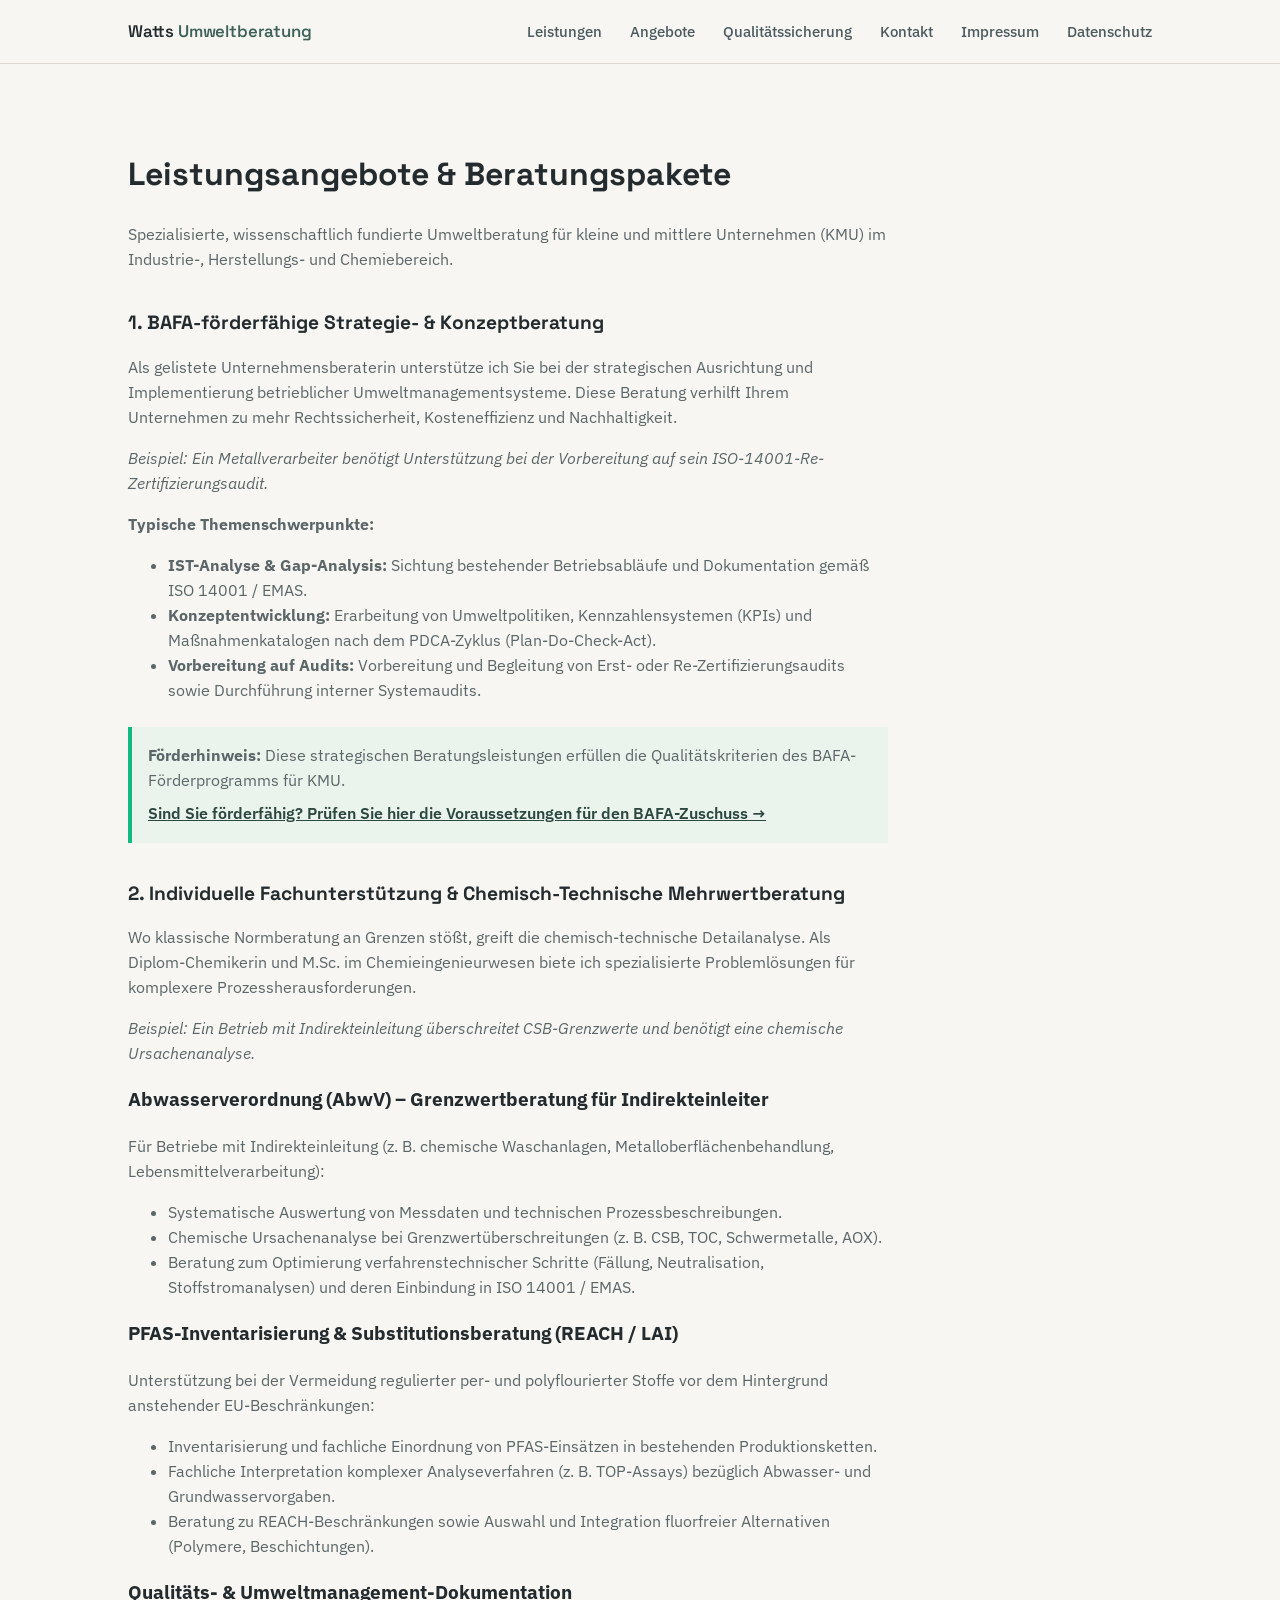
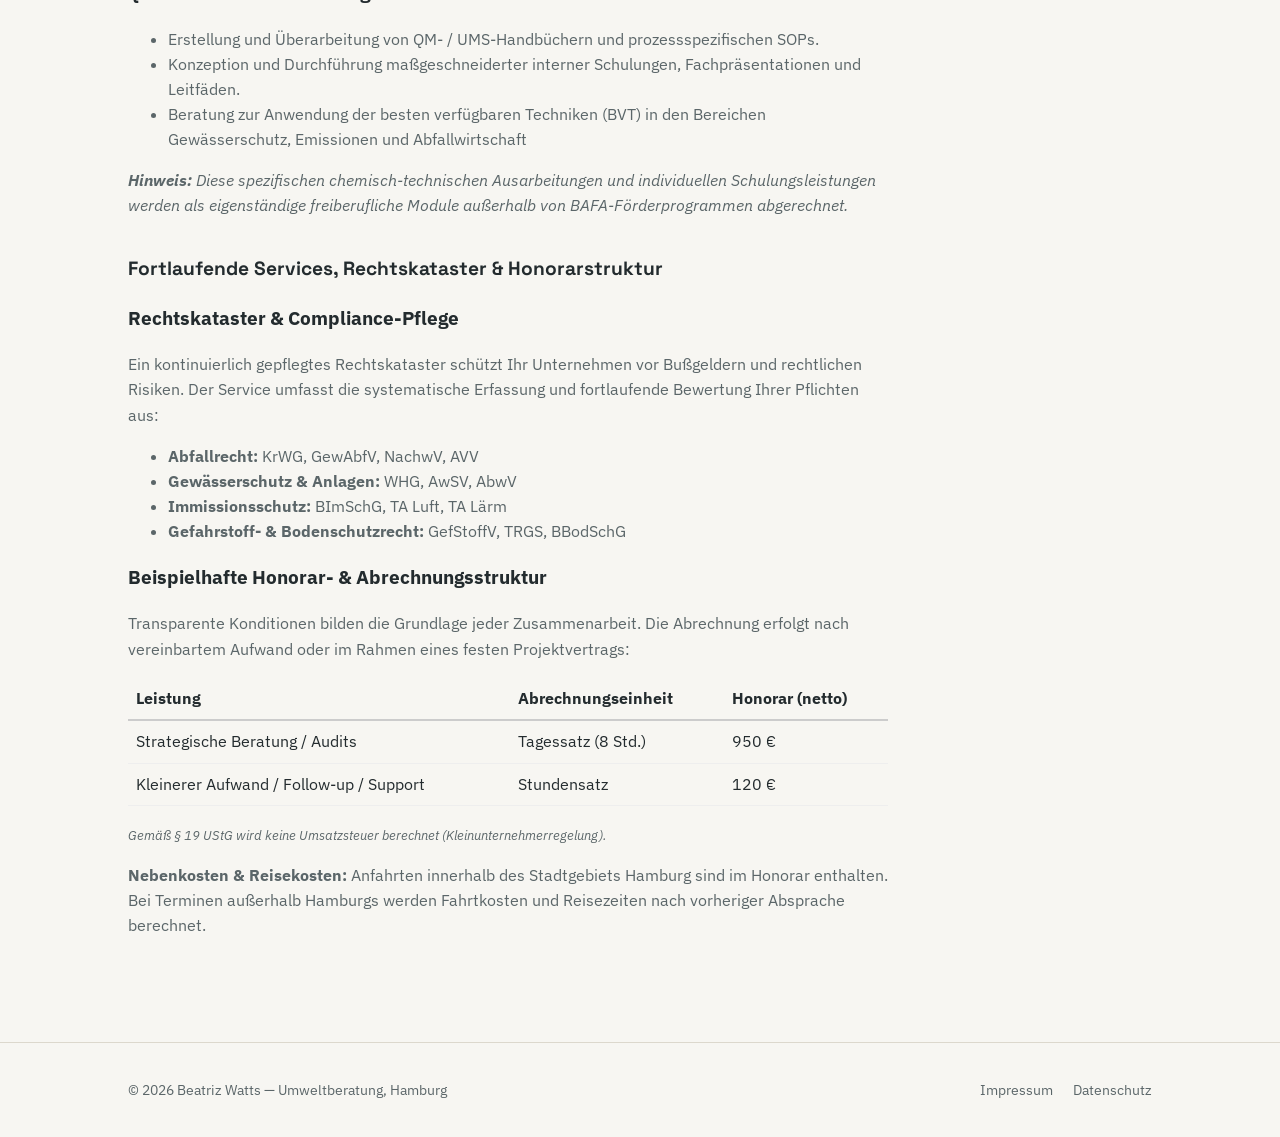
==== Angeboten.html @ de41b58b "Add initial Angebote.html file with content" ====
<!DOCTYPE html>
<html lang="de">
<head>
  <meta charset="UTF-8">
  <meta name="viewport" content="width=device-width, initial-scale=1.0">
  <title>Angebote & Leistungen – Watts Umweltberatung</title>
  <link href="https://fonts.googleapis.com/css2?family=Space+Grotesk:wght@500;600;700&family=IBM+Plex+Sans:wght@400;500;600&family=IBM+Plex+Mono:wght@400;500&display=swap" rel="stylesheet">
  <link rel="stylesheet" href="style.css">
</head>
<body>

<header>
  <nav class="nav">
    <a href="index.html" class="brand">Watts <span>Umweltberatung</span></a>
    <button class="nav-toggle" aria-label="Menü öffnen" aria-expanded="false">☰</button>
    <ul class="nav-links">
      <li><a href="index.html#leistungen">Leistungen</a></li>
      <li><a href="angebote.html">Angebote</a></li>
      <li><a href="qualitaetssicherung.html">Qualitätssicherung</a></li>
      <li><a href="index.html#kontakt">Kontakt</a></li>
      <li><a href="impressum.html">Impressum</a></li>
      <li><a href="datenschutz.html">Datenschutz</a></li>
    </ul>
  </nav>
</header>

<main class="wrap">
  <div class="legal">
    <h1>Leistungsangebote & Beratungspakete</h1>
    <p>Spezialisierte, wissenschaftlich fundierte Umweltberatung für kleine und mittlere Unternehmen (KMU) im Industrie-, Herstellungs- und Chemiebereich.</p>

    <!-- 1. BAFA-FÖRDERFÄHIGE BERATUNG -->
    <h2>1. BAFA-förderfähige Strategie- & Konzeptberatung</h2>
    <p>Als gelistete Unternehmensberaterin unterstütze ich Sie bei der strategischen Ausrichtung und Implementierung betrieblicher Umweltmanagementsysteme. Diese Beratung verhilft Ihrem Unternehmen zu mehr Rechtssicherheit, Kosteneffizienz und Nachhaltigkeit.</p>
    <p><em>Beispiel: Ein Metallverarbeiter benötigt Unterstützung bei der Vorbereitung auf sein ISO-14001-Re-Zertifizierungsaudit.</em></p>
    <p><strong>Typische Themenschwerpunkte:</strong></p>
    <ul>
      <li><strong>IST-Analyse & Gap-Analysis:</strong> Sichtung bestehender Betriebsabläufe und Dokumentation gemäß ISO 14001 / EMAS.</li>
      <li><strong>Konzeptentwicklung:</strong> Erarbeitung von Umweltpolitiken, Kennzahlensystemen (KPIs) und Maßnahmenkatalogen nach dem PDCA-Zyklus (Plan-Do-Check-Act).</li>
      <li><strong>Vorbereitung auf Audits:</strong> Vorbereitung und Begleitung von Erst- oder Re-Zertifizierungsaudits sowie Durchführung interner Systemaudits.</li>
    </ul>

    <div style="margin: 1.5rem 0; padding: 1rem; border-left: 4px solid #10b981; background-color: rgba(16, 185, 129, 0.05);">
      <p style="margin: 0;"><strong>Förderhinweis:</strong> Diese strategischen Beratungsleistungen erfüllen die Qualitätskriterien des BAFA-Förderprogramms für KMU.</p>
      <p style="margin: 0.5rem 0 0 0;"><a href="Forderfaehig.html" style="font-weight: 600;">Sind Sie förderfähig? Prüfen Sie hier die Voraussetzungen für den BAFA-Zuschuss →</a></p>
    </div>

    <!-- 2. INDIVIDUELLE FACHUNTERSTÜTZUNG & CHEMISCH-TECHNISCHER MEHRWERT -->
    <h2>2. Individuelle Fachunterstützung & Chemisch-Technische Mehrwertberatung</h2>
    <p>Wo klassische Normberatung an Grenzen stößt, greift die chemisch-technische Detailanalyse. Als Diplom-Chemikerin und M.Sc. im Chemieingenieurwesen biete ich spezialisierte Problemlösungen für komplexere Prozessherausforderungen.</p>
	<p><em>Beispiel: Ein Betrieb mit Indirekteinleitung überschreitet CSB-Grenzwerte und benötigt eine chemische Ursachenanalyse.</em></p>
    <h3>Abwasserverordnung (AbwV) – Grenzwertberatung für Indirekteinleiter</h3>
    <p>Für Betriebe mit Indirekteinleitung (z. B. chemische Waschanlagen, Metalloberflächenbehandlung, Lebensmittelverarbeitung):</p>
    <ul>
      <li>Systematische Auswertung von Messdaten und technischen Prozessbeschreibungen.</li>
      <li>Chemische Ursachenanalyse bei Grenzwertüberschreitungen (z. B. CSB, TOC, Schwermetalle, AOX).</li>
      <li>Beratung zum Optimierung verfahrenstechnischer Schritte (Fällung, Neutralisation, Stoffstromanalysen) und deren Einbindung in ISO 14001 / EMAS.</li>
    </ul>

    <h3>PFAS-Inventarisierung & Substitutionsberatung (REACH / LAI)</h3>
    <p>Unterstützung bei der Vermeidung regulierter per- und polyflourierter Stoffe vor dem Hintergrund anstehender EU-Beschränkungen:</p>
    <ul>
      <li>Inventarisierung und fachliche Einordnung von PFAS-Einsätzen in bestehenden Produktionsketten.</li>
      <li>Fachliche Interpretation komplexer Analyseverfahren (z. B. TOP-Assays) bezüglich Abwasser- und Grundwasservorgaben.</li>
      <li>Beratung zu REACH-Beschränkungen sowie Auswahl und Integration fluorfreier Alternativen (Polymere, Beschichtungen).</li>
    </ul>

    <h3>Qualitäts- & Umweltmanagement-Dokumentation</h3>
    <ul>
      <li>Erstellung und Überarbeitung von QM- / UMS-Handbüchern und prozessspezifischen SOPs.</li>
      <li>Konzeption und Durchführung maßgeschneiderter interner Schulungen, Fachpräsentationen und Leitfäden.</li>
      <li>Beratung zur Anwendung der besten verfügbaren Techniken (BVT) in den Bereichen Gewässerschutz, Emissionen und Abfallwirtschaft</li>
    </ul>

    <p><em><strong>Hinweis:</strong> Diese spezifischen chemisch-technischen Ausarbeitungen und individuellen Schulungsleistungen werden als eigenständige freiberufliche Module außerhalb von BAFA-Förderprogrammen abgerechnet.</em></p>

    <!-- ZUSATZLEISTUNGEN & RECHTSKATASTER -->
    <h2> Fortlaufende Services, Rechtskataster & Honorarstruktur</h2>
    
    <h3>Rechtskataster & Compliance-Pflege</h3>
    <p>Ein kontinuierlich gepflegtes Rechtskataster schützt Ihr Unternehmen vor Bußgeldern und rechtlichen Risiken. Der Service umfasst die systematische Erfassung und fortlaufende Bewertung Ihrer Pflichten aus:</p>
    <ul>
      <li><strong>Abfallrecht:</strong> KrWG, GewAbfV, NachwV, AVV</li>
      <li><strong>Gewässerschutz & Anlagen:</strong> WHG, AwSV, AbwV</li>
      <li><strong>Immissionsschutz:</strong> BImSchG, TA Luft, TA Lärm</li>
      <li><strong>Gefahrstoff- & Bodenschutzrecht:</strong> GefStoffV, TRGS, BBodSchG</li>
    </ul>

    <h3>Beispielhafte Honorar- & Abrechnungsstruktur</h3>
    <p>Transparente Konditionen bilden die Grundlage jeder Zusammenarbeit. Die Abrechnung erfolgt nach vereinbartem Aufwand oder im Rahmen eines festen Projektvertrags:</p>

    <table style="width: 100%; border-collapse: collapse; margin: 1rem 0;">
      <thead>
        <tr style="border-bottom: 2px solid #ccc; text-align: left;">
          <th style="padding: 8px;">Leistung</th>
          <th style="padding: 8px;">Abrechnungseinheit</th>
          <th style="padding: 8px;">Honorar (netto)</th>
        </tr>
      </thead> 
      <tbody>
        <tr style="border-bottom: 1px solid #eee;">
          <td style="padding: 8px;">Strategische Beratung / Audits</td>
          <td style="padding: 8px;">Tagessatz (8 Std.)</td>
          <td style="padding: 8px;">950 €</td>
        </tr>
        <tr style="border-bottom: 1px solid #eee;">
          <td style="padding: 8px;">Kleinerer Aufwand / Follow-up / Support</td>
          <td style="padding: 8px;">Stundensatz</td>
          <td style="padding: 8px;">120 €</td>
        </tr>
      </tbody>
    </table>

    <p><small><em>Gemäß § 19 UStG wird keine Umsatzsteuer berechnet (Kleinunternehmerregelung).</em></small></p>

    <p><strong>Nebenkosten & Reisekosten:</strong> Anfahrten innerhalb des Stadtgebiets Hamburg sind im Honorar enthalten. Bei Terminen außerhalb Hamburgs werden Fahrtkosten und Reisezeiten nach vorheriger Absprache berechnet.</p>
  </div>
</main>

<footer>
  <div class="wrap footer-row">
    <span>© 2026 Beatriz Watts — Umweltberatung, Hamburg</span>
    <ul class="footer-links">
      <li><a href="impressum.html">Impressum</a></li>
      <li><a href="datenschutz.html">Datenschutz</a></li>
    </ul>
  </div>
</footer>

<script>
  const toggle = document.querySelector('.nav-toggle');
  const links = document.querySelector('.nav-links');
  toggle.addEventListener('click', () => {
    const open = links.classList.toggle('open');
    toggle.setAttribute('aria-expanded', open);
  });
</script>

</body>
</html>
---- style.css ----
:root {
  --graphite: #232B2E;
  --slate: #4B5B60;
  --moss: #3E6259;
  --moss-dark: #2C4740;
  --clay: #A8815F;
  --paper: #F7F6F2;
  --paper-alt: #EFEDE6;
  --line: #DCD8CD;
  --text: #232B2E;
  --text-muted: #5B6669;
  --radius: 3px;
  --font-display: "Space Grotesk", "IBM Plex Sans", sans-serif;
  --font-body: "IBM Plex Sans", "Segoe UI", sans-serif;
  --font-mono: "IBM Plex Mono", "SFMono-Regular", monospace;
}

* { box-sizing: border-box; }

html { scroll-behavior: smooth; }

body {
  margin: 0;
  font-family: var(--font-body);
  background: var(--paper);
  color: var(--text);
  line-height: 1.6;
}

a { color: var(--moss-dark); }
a:focus-visible, button:focus-visible, .nav-links a:focus-visible {
  outline: 2px solid var(--clay);
  outline-offset: 3px;
}

.wrap {
  max-width: 1080px;
  margin: 0 auto;
  padding: 0 28px;
}

/* Header */
header {
  position: sticky;
  top: 0;
  background: rgba(247, 246, 242, 0.94);
  backdrop-filter: blur(6px);
  border-bottom: 1px solid var(--line);
  z-index: 50;
}
.nav {
  display: flex;
  align-items: center;
  justify-content: space-between;
  padding: 18px 28px;
  max-width: 1080px;
  margin: 0 auto;
}
.brand {
  font-family: var(--font-display);
  font-weight: 600;
  font-size: 1.05rem;
  color: var(--graphite);
  text-decoration: none;
  letter-spacing: -0.01em;
}
.brand span { color: var(--moss); }
.nav-links {
  display: flex;
  gap: 28px;
  list-style: none;
  margin: 0;
  padding: 0;
}
.nav-links a {
  text-decoration: none;
  color: var(--slate);
  font-size: 0.92rem;
  font-weight: 500;
}
.nav-links a:hover { color: var(--moss-dark); }
.nav-toggle {
  display: none;
  background: none;
  border: none;
  font-size: 1.4rem;
  cursor: pointer;
  color: var(--graphite);
}

@media (max-width: 720px) {
  .nav-toggle { display: block; }
  .nav-links {
    position: absolute;
    top: 100%;
    left: 0;
    right: 0;
    background: var(--paper);
    flex-direction: column;
    gap: 0;
    border-bottom: 1px solid var(--line);
    display: none;
  }
  .nav-links.open { display: flex; }
  .nav-links li { border-top: 1px solid var(--line); }
  .nav-links a { display: block; padding: 14px 28px; }
}

/* Hero */
.hero {
  padding: 88px 0 64px;
  border-bottom: 1px solid var(--line);
}
.hero-grid {
  display: grid;
  grid-template-columns: 1.3fr 1fr;
  gap: 48px;
  align-items: center;
}
.hero-photo img {
  width: 100%;
  max-width: 320px;
  aspect-ratio: 3 / 4;
  object-fit: cover;
  border-radius: var(--radius);
  border: 1px solid var(--line);
  display: block;
  margin-left: auto;
}
@media (max-width: 720px) {
  .hero-grid { grid-template-columns: 1fr; }
  .hero-photo img { margin: 0 auto; max-width: 220px; }
  .hero-photo { order: -1; }
}
.badge {
  display: inline-flex;
  align-items: center;
  gap: 8px;
  font-family: var(--font-mono);
  font-size: 0.76rem;
  letter-spacing: 0.02em;
  color: var(--moss-dark);
  background: #E4EAE4;
  border: 1px solid #C9D6C9;
  padding: 5px 12px;
  border-radius: 999px;
  margin-bottom: 24px;
}
.hero h1 {
  font-family: var(--font-display);
  font-size: clamp(2.1rem, 4.4vw, 3.1rem);
  line-height: 1.12;
  letter-spacing: -0.015em;
  margin: 0 0 20px;
  max-width: 15ch;
  color: var(--graphite);
}
.hero .role {
  font-size: 1.15rem;
  color: var(--moss-dark);
  font-weight: 500;
  margin: 0 0 18px;
}
.hero p.lede {
  font-size: 1.08rem;
  color: var(--text-muted);
  max-width: 56ch;
  margin: 0 0 32px;
}
.hero-actions { display: flex; gap: 16px; flex-wrap: wrap; }

.btn {
  display: inline-block;
  font-family: var(--font-body);
  font-weight: 600;
  font-size: 0.95rem;
  padding: 13px 26px;
  border-radius: var(--radius);
  text-decoration: none;
  border: 1px solid transparent;
  cursor: pointer;
}
.btn-primary { background: var(--moss-dark); color: #fff; }
.btn-primary:hover { background: var(--graphite); }
.btn-ghost { background: transparent; border-color: var(--slate); color: var(--graphite); }
.btn-ghost:hover { border-color: var(--graphite); }

/* Statute tag motif */
.tag {
  font-family: var(--font-mono);
  font-size: 0.72rem;
  letter-spacing: 0.02em;
  color: var(--moss-dark);
  background: var(--paper-alt);
  border: 1px solid var(--line);
  padding: 3px 8px;
  border-radius: 2px;
  display: inline-block;
}

/* Sections */
section { padding: 72px 0; }
section.alt { background: var(--paper-alt); border-top: 1px solid var(--line); border-bottom: 1px solid var(--line); }

.eyebrow {
  font-family: var(--font-mono);
  font-size: 0.78rem;
  color: var(--moss-dark);
  text-transform: uppercase;
  letter-spacing: 0.08em;
  margin: 0 0 10px;
}
h2.section-title {
  font-family: var(--font-display);
  font-size: clamp(1.6rem, 3vw, 2.1rem);
  color: var(--graphite);
  margin: 0 0 14px;
  letter-spacing: -0.01em;
}
.section-intro {
  color: var(--text-muted);
  max-width: 62ch;
  margin: 0 0 44px;
  font-size: 1.02rem;
}

/* Services grid */
.cards {
  display: grid;
  grid-template-columns: repeat(3, 1fr);
  gap: 24px;
}
@media (max-width: 860px) { .cards { grid-template-columns: 1fr; } }

.card {
  background: var(--paper);
  border: 1px solid var(--line);
  border-radius: var(--radius);
  padding: 28px 26px;
}
section.alt .card { background: var(--paper); }
.card h3 {
  font-family: var(--font-display);
  font-size: 1.15rem;
  margin: 0 0 10px;
  color: var(--graphite);
}
.card p { color: var(--text-muted); font-size: 0.96rem; margin: 0 0 16px; }
.card .tags { display: flex; flex-wrap: wrap; gap: 6px; }

/* QM / credentials */
.qm-grid {
  display: grid;
  grid-template-columns: 1fr 1fr;
  gap: 48px;
  align-items: start;
}
@media (max-width: 860px) { .qm-grid { grid-template-columns: 1fr; } }

.credentials { list-style: none; margin: 0; padding: 0; }
.credentials li {
  padding: 14px 0;
  border-top: 1px solid var(--line);
  font-size: 0.96rem;
}
.credentials li:first-child { border-top: none; }
.credentials strong { color: var(--graphite); display: block; margin-bottom: 2px; }

.process { list-style: none; margin: 0; padding: 0; counter-reset: step; }
.process li {
  position: relative;
  padding: 4px 0 22px 40px;
  font-size: 0.96rem;
  color: var(--text-muted);
}
.process li strong { color: var(--graphite); }
.process li::before {
  counter-increment: step;
  content: counter(step, decimal-leading-zero);
  position: absolute;
  left: 0; top: 2px;
  font-family: var(--font-mono);
  font-size: 0.78rem;
  color: var(--moss-dark);
  background: var(--paper-alt);
  border: 1px solid var(--line);
  width: 26px; height: 26px;
  border-radius: 50%;
  display: flex; align-items: center; justify-content: center;
}

/* Contact */
.contact-box {
  background: var(--graphite);
  color: #F1EFE9;
  border-radius: var(--radius);
  padding: 48px 40px;
  display: flex;
  justify-content: space-between;
  align-items: center;
  gap: 24px;
  flex-wrap: wrap;
}
.contact-box h2 { font-family: var(--font-display); margin: 0 0 8px; font-size: 1.7rem; }
.contact-box p { color: #C9C6BC; margin: 0; }
.contact-box .btn-primary { background: var(--moss); }
.contact-box .btn-primary:hover { background: #4a7a6e; }

/* Footer */
footer {
  border-top: 1px solid var(--line);
  padding: 36px 0;
  font-size: 0.86rem;
  color: var(--text-muted);
}
.footer-row {
  display: flex;
  justify-content: space-between;
  align-items: center;
  flex-wrap: wrap;
  gap: 12px;
}
.footer-links { display: flex; gap: 20px; list-style: none; margin: 0; padding: 0; }
.footer-links a { color: var(--text-muted); text-decoration: none; }
.footer-links a:hover { color: var(--moss-dark); }

/* Legal pages */
.legal {
  padding: 64px 0 88px;
  max-width: 760px;
}
.legal h1 { font-family: var(--font-display); font-size: 2rem; color: var(--graphite); }
.legal h2 { font-family: var(--font-display); font-size: 1.2rem; margin-top: 36px; color: var(--graphite); }
.legal p, .legal li { color: var(--text-muted); font-size: 0.98rem; }

@media (prefers-reduced-motion: reduce) {
  html { scroll-behavior: auto; }
}
.privacy-note {
  font-size: 0.82rem;
  color: var(--text-muted);
}
.privacy-note {
  font-size: 0.82rem;
  color: var(--text-muted);
}
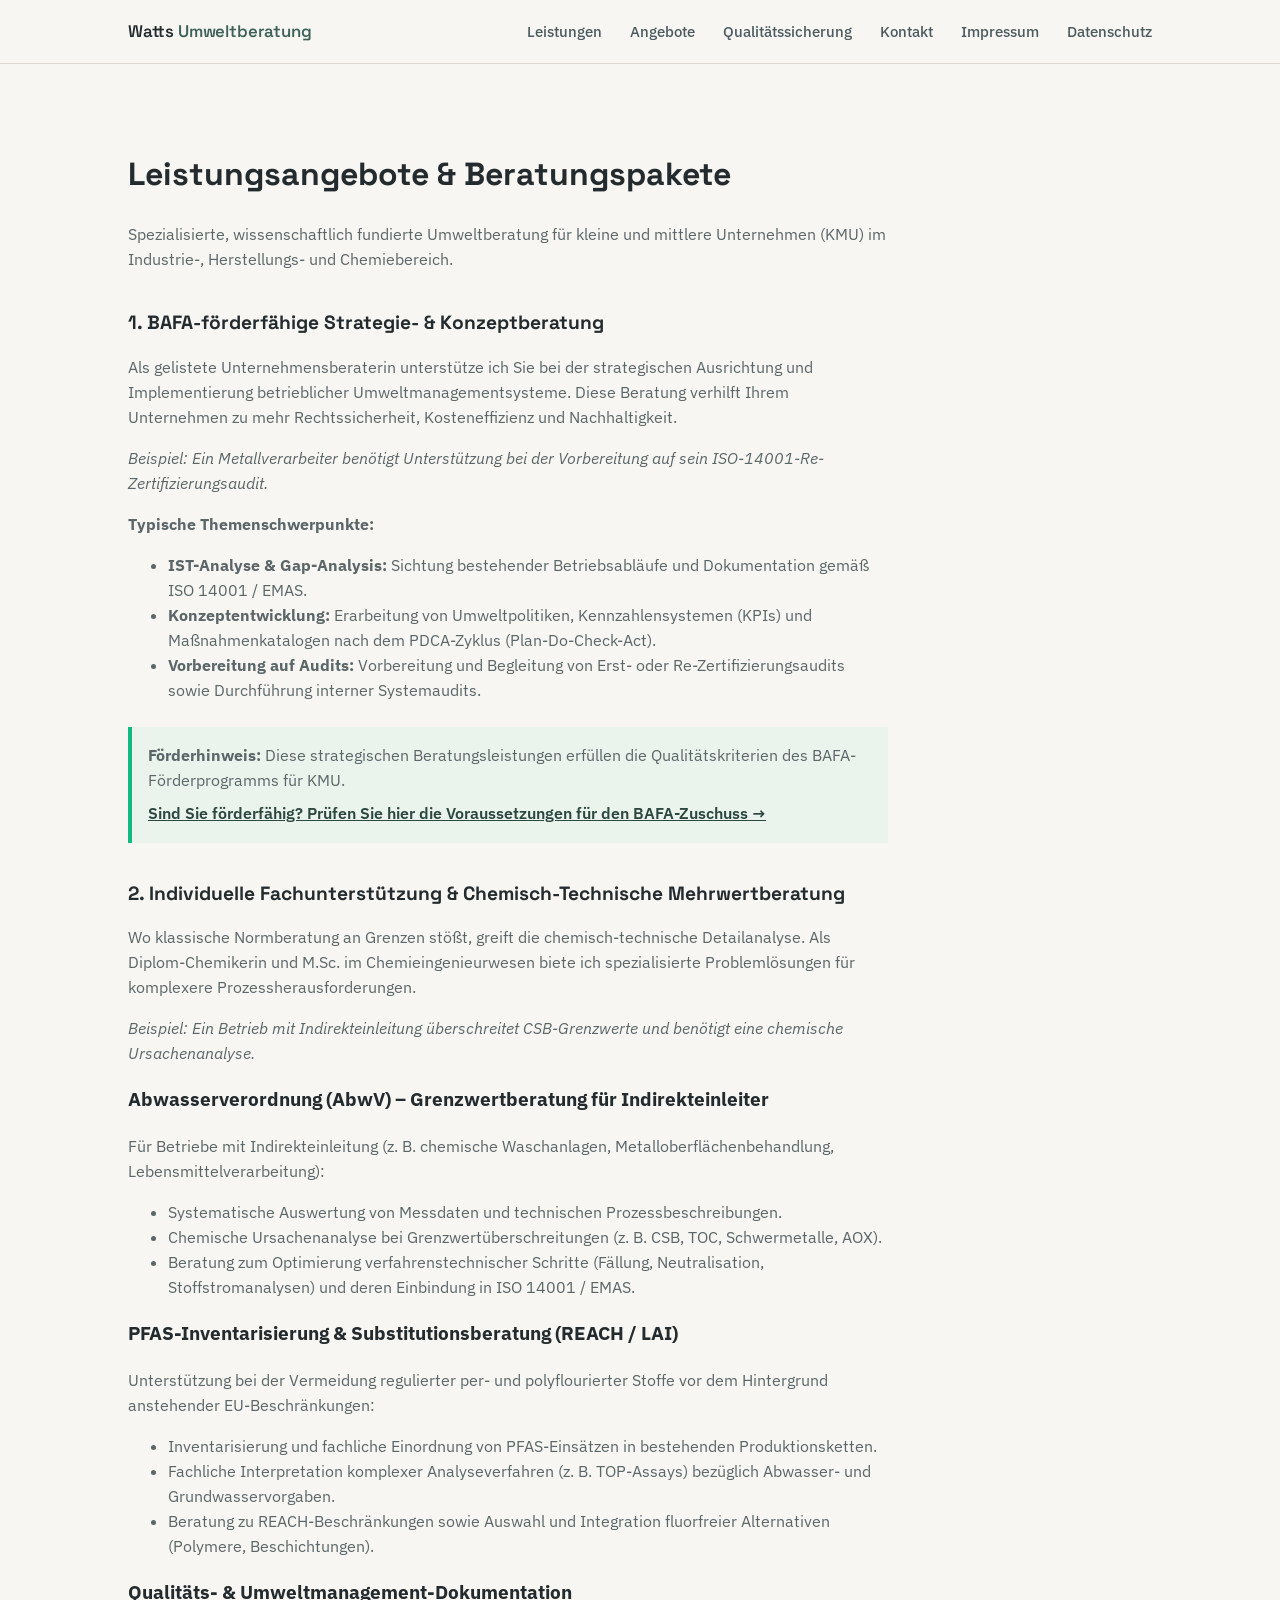
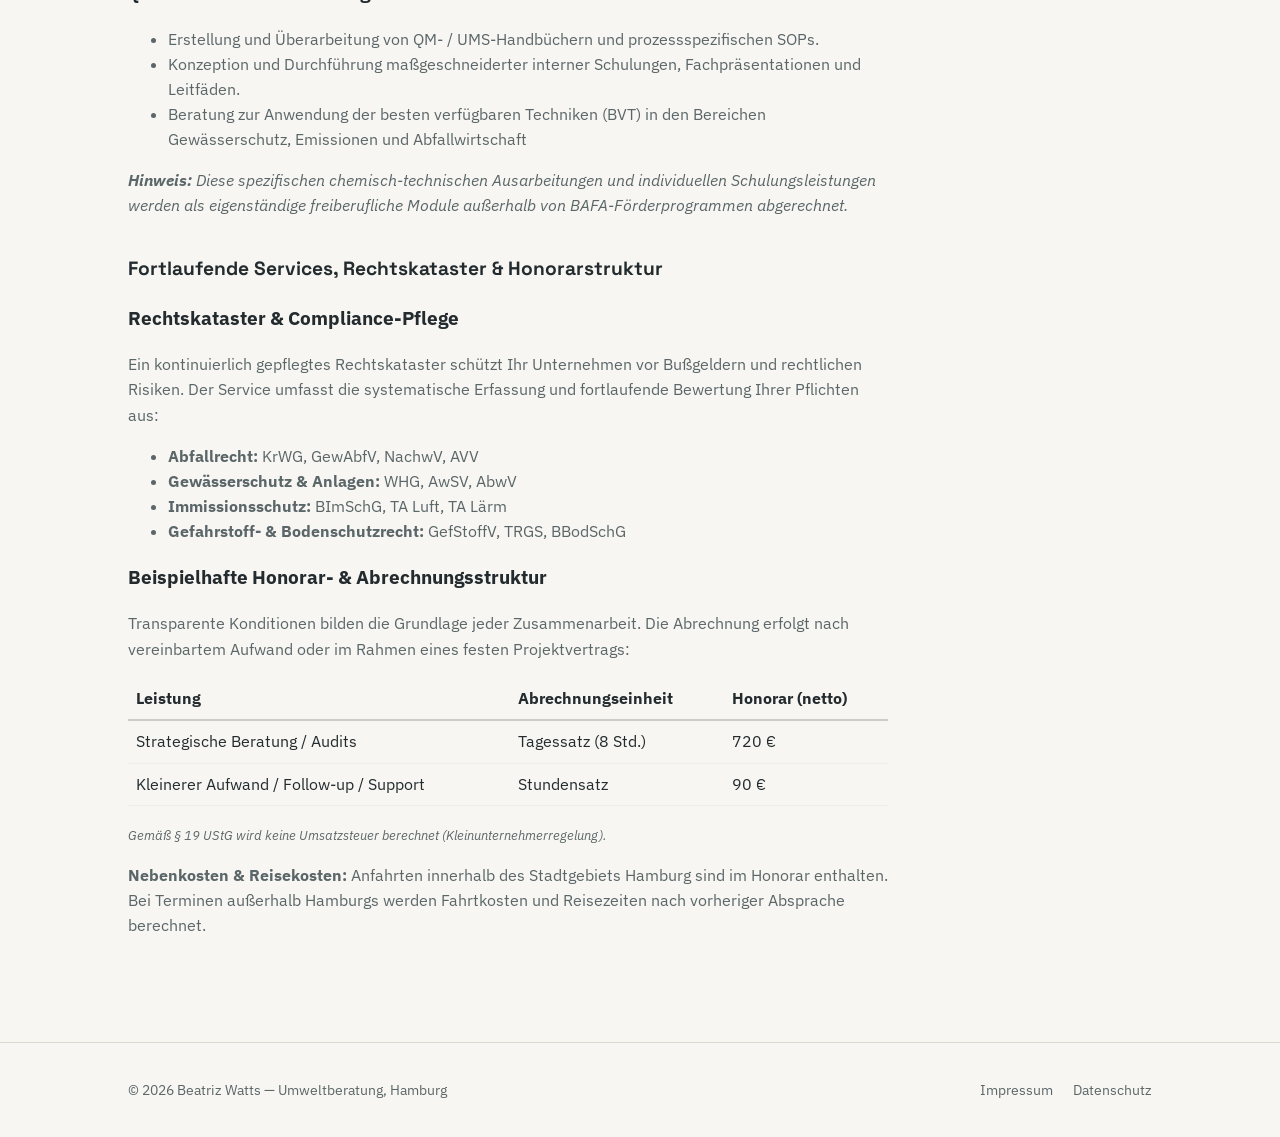
==== commit 2ed07ef1: "Update pricing in Angeboten.html" ====
--- a/Angeboten.html
+++ b/Angeboten.html
@@ -101,18 +101,17 @@
         <tr style="border-bottom: 1px solid #eee;">
           <td style="padding: 8px;">Strategische Beratung / Audits</td>
           <td style="padding: 8px;">Tagessatz (8 Std.)</td>
-          <td style="padding: 8px;">950 €</td>
+          <td style="padding: 8px;">720 €</td>
         </tr>
         <tr style="border-bottom: 1px solid #eee;">
           <td style="padding: 8px;">Kleinerer Aufwand / Follow-up / Support</td>
           <td style="padding: 8px;">Stundensatz</td>
-          <td style="padding: 8px;">120 €</td>
+          <td style="padding: 8px;">90 €</td>
         </tr>
       </tbody>
     </table>
 
     <p><small><em>Gemäß § 19 UStG wird keine Umsatzsteuer berechnet (Kleinunternehmerregelung).</em></small></p>
-
     <p><strong>Nebenkosten & Reisekosten:</strong> Anfahrten innerhalb des Stadtgebiets Hamburg sind im Honorar enthalten. Bei Terminen außerhalb Hamburgs werden Fahrtkosten und Reisezeiten nach vorheriger Absprache berechnet.</p>
   </div>
 </main>
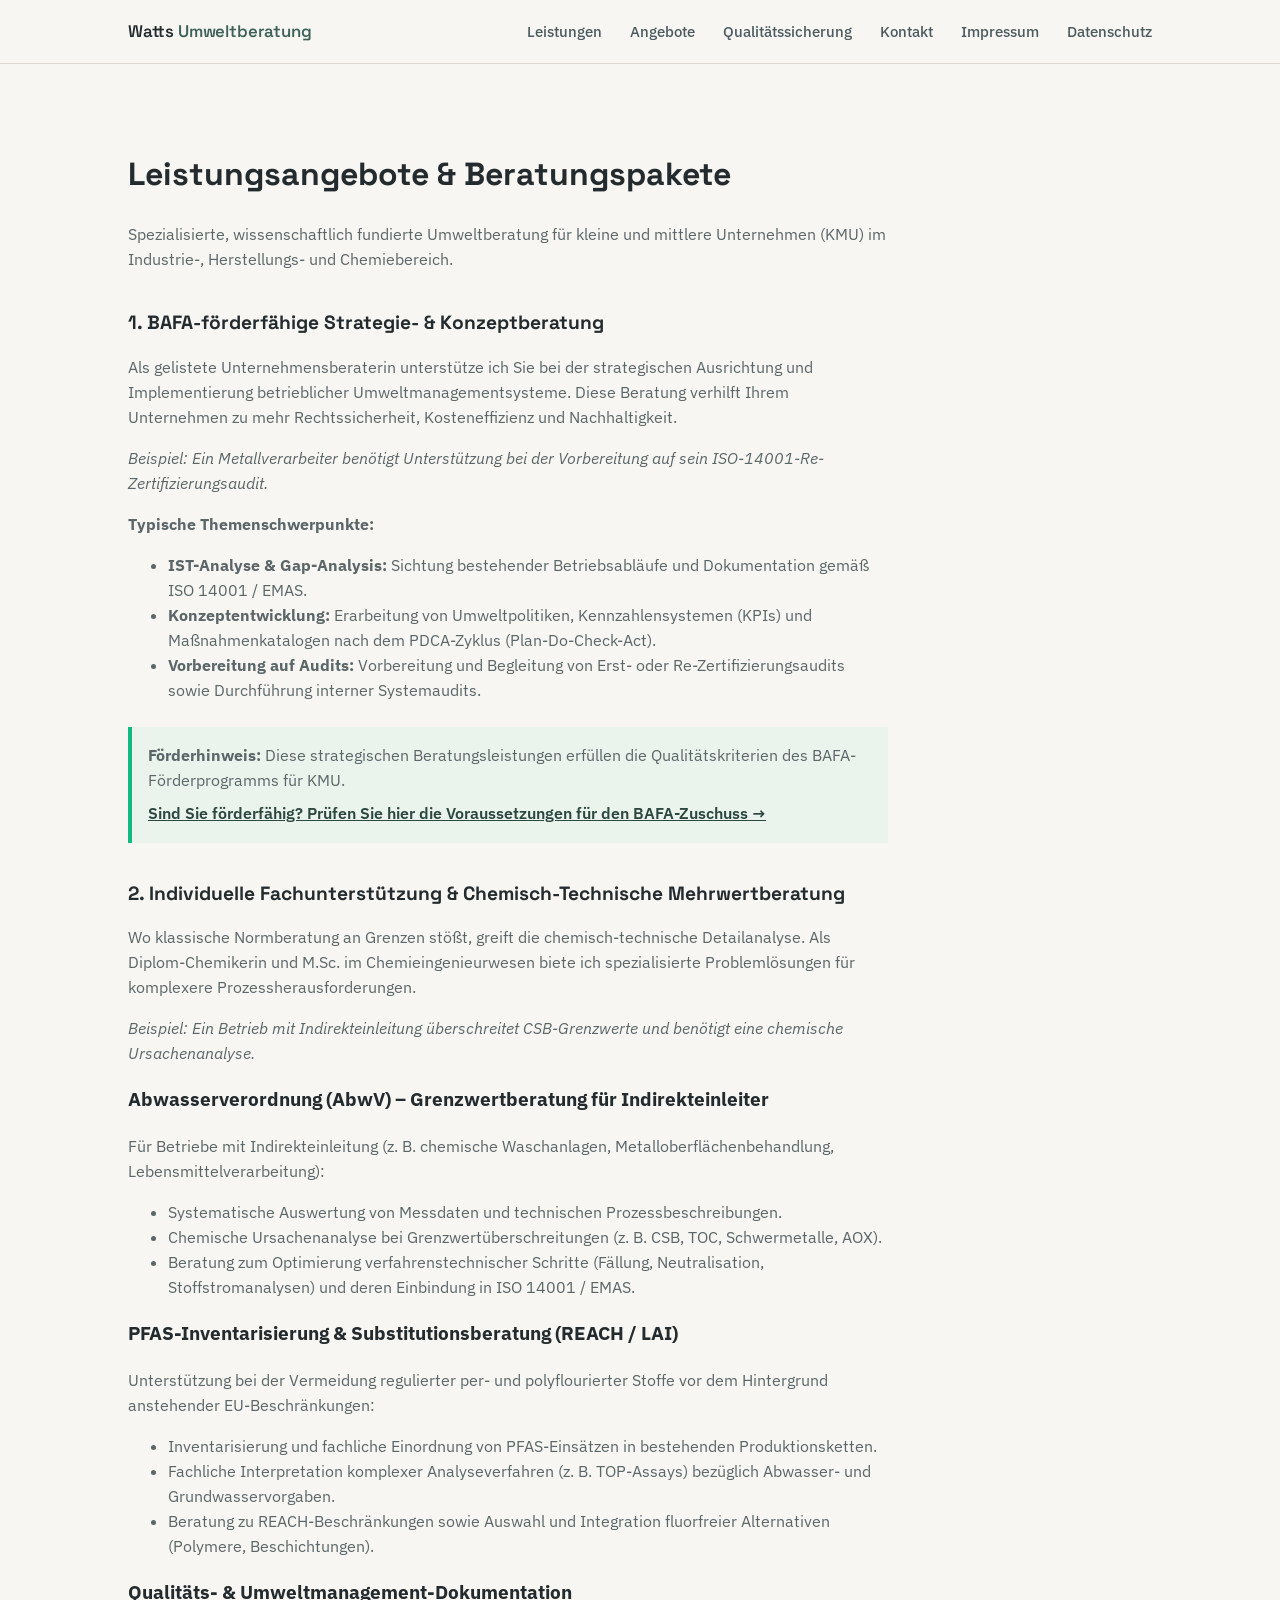
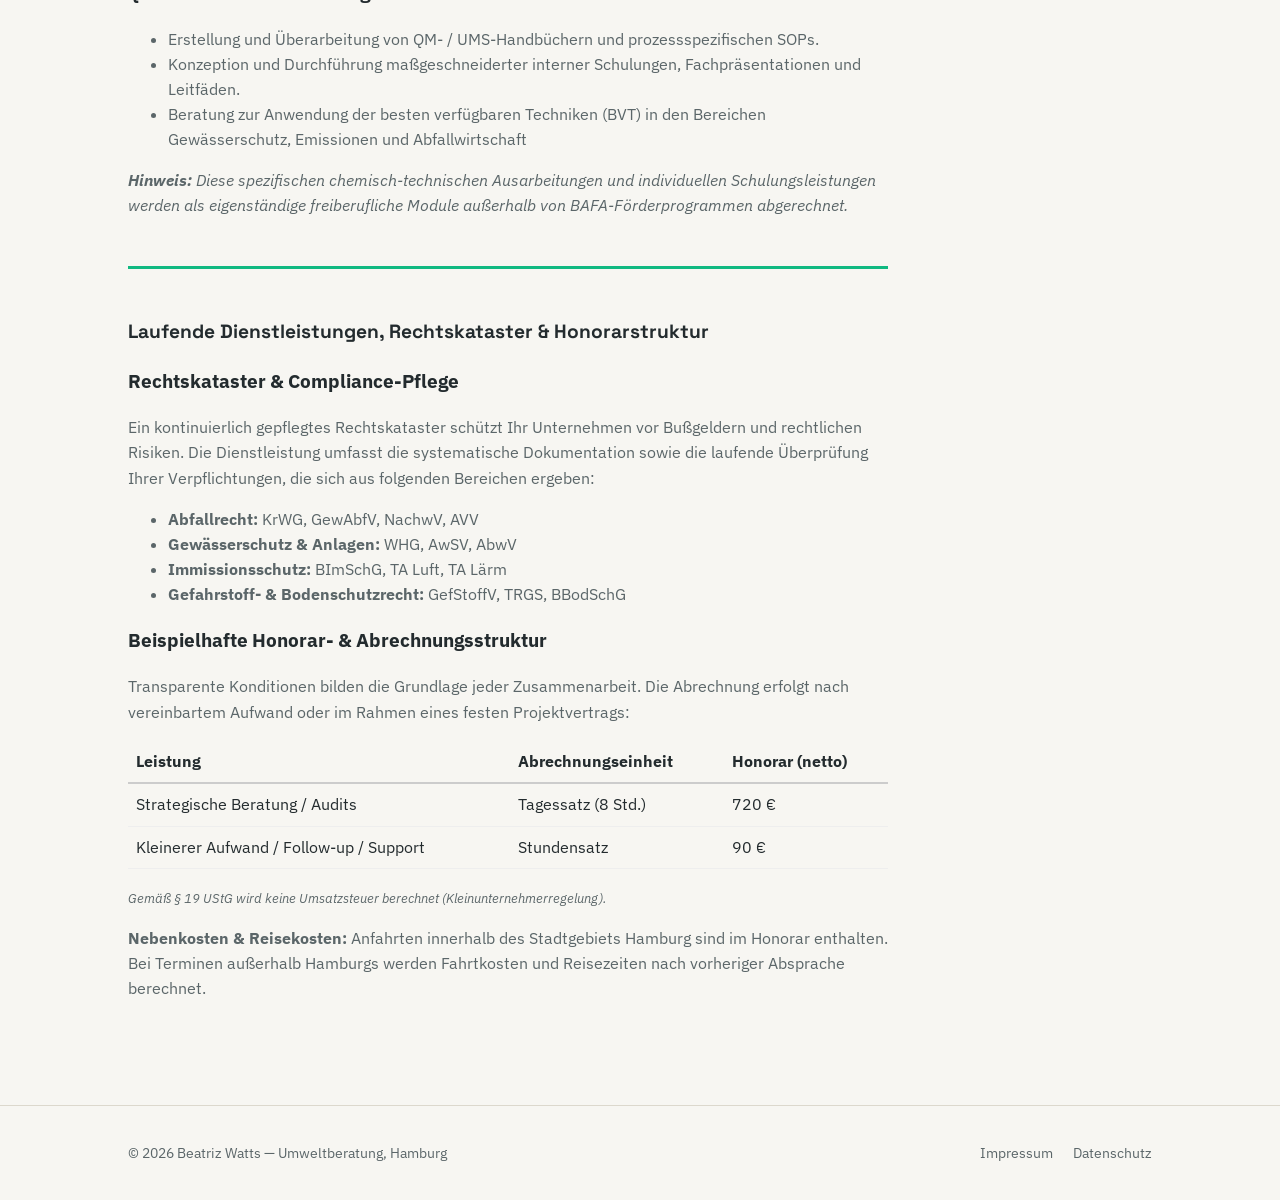
==== commit 8db55fc6: "Revise terminology and enhance text clarity Updated terminology and improved clarity in the text." ====
--- a/Angeboten.html
+++ b/Angeboten.html
@@ -73,12 +73,12 @@
     </ul>
 
     <p><em><strong>Hinweis:</strong> Diese spezifischen chemisch-technischen Ausarbeitungen und individuellen Schulungsleistungen werden als eigenständige freiberufliche Module außerhalb von BAFA-Förderprogrammen abgerechnet.</em></p>
-
+    <hr style="border: none; height: 3px; background-color: #10b981; margin: 3rem 0;">
     <!-- ZUSATZLEISTUNGEN & RECHTSKATASTER -->
-    <h2> Fortlaufende Services, Rechtskataster & Honorarstruktur</h2>
+    <h2> Laufende Dienstleistungen, Rechtskataster & Honorarstruktur</h2>
     
     <h3>Rechtskataster & Compliance-Pflege</h3>
-    <p>Ein kontinuierlich gepflegtes Rechtskataster schützt Ihr Unternehmen vor Bußgeldern und rechtlichen Risiken. Der Service umfasst die systematische Erfassung und fortlaufende Bewertung Ihrer Pflichten aus:</p>
+    <p>Ein kontinuierlich gepflegtes Rechtskataster schützt Ihr Unternehmen vor Bußgeldern und rechtlichen Risiken. Die Dienstleistung umfasst die systematische Dokumentation sowie die laufende Überprüfung Ihrer Verpflichtungen, die sich aus folgenden Bereichen ergeben:</p>
     <ul>
       <li><strong>Abfallrecht:</strong> KrWG, GewAbfV, NachwV, AVV</li>
       <li><strong>Gewässerschutz & Anlagen:</strong> WHG, AwSV, AbwV</li>
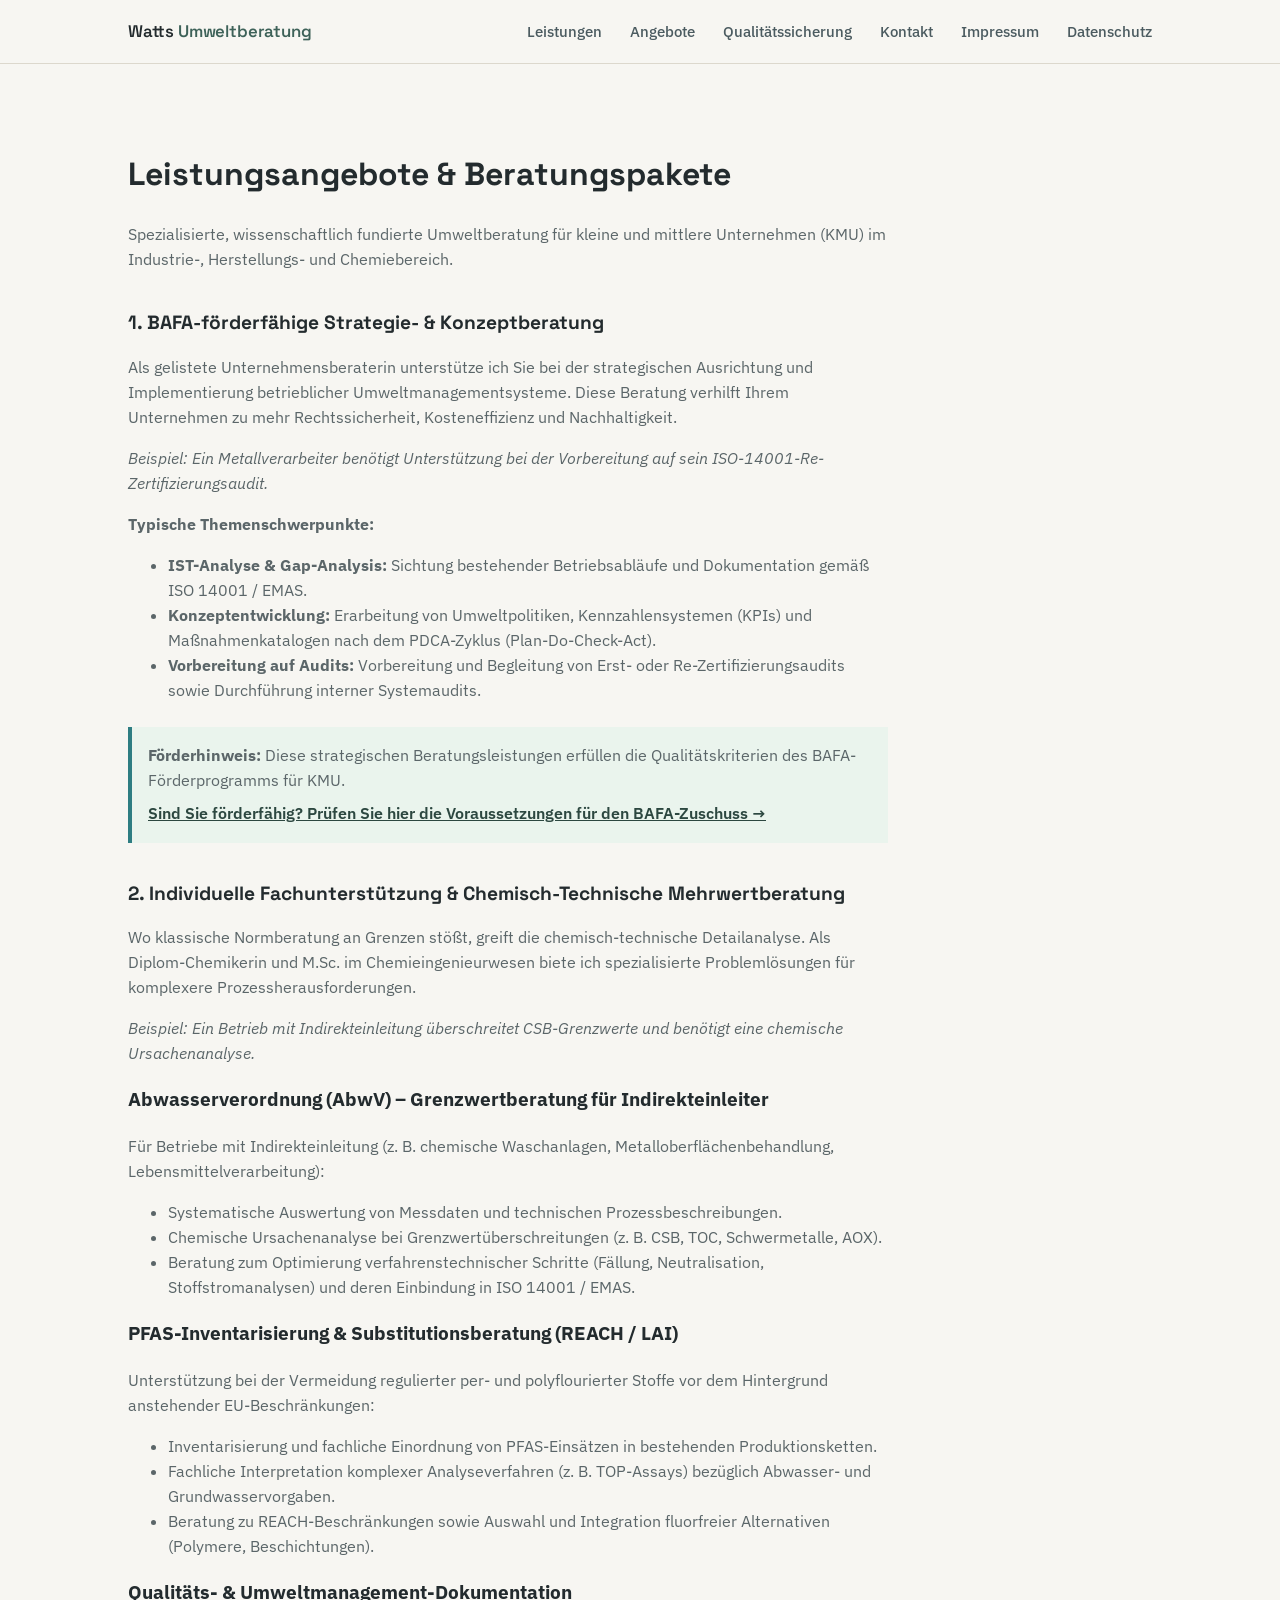
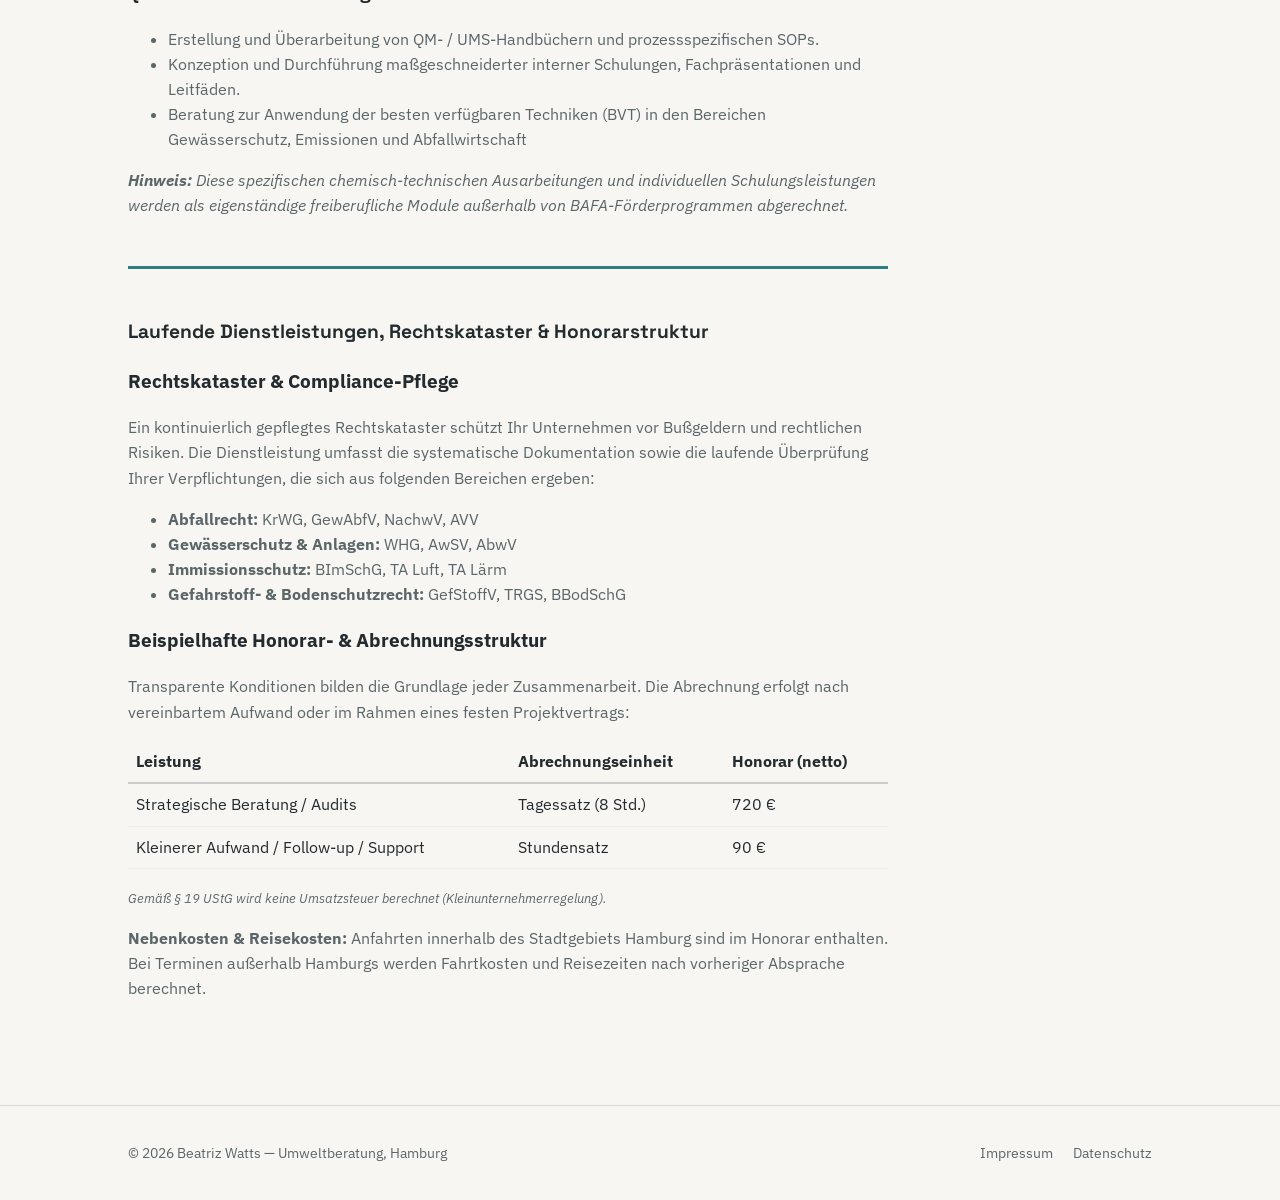
==== commit 859b59fa: "Update color styles in Angeboten.html" ====
--- a/Angeboten.html
+++ b/Angeboten.html
@@ -40,7 +40,7 @@
       <li><strong>Vorbereitung auf Audits:</strong> Vorbereitung und Begleitung von Erst- oder Re-Zertifizierungsaudits sowie Durchführung interner Systemaudits.</li>
     </ul>
 
-    <div style="margin: 1.5rem 0; padding: 1rem; border-left: 4px solid #10b981; background-color: rgba(16, 185, 129, 0.05);">
+    <div style="margin: 1.5rem 0; padding: 1rem; border-left: 4px solid #2E7D82; background-color: rgba(16, 185, 129, 0.05);">
       <p style="margin: 0;"><strong>Förderhinweis:</strong> Diese strategischen Beratungsleistungen erfüllen die Qualitätskriterien des BAFA-Förderprogramms für KMU.</p>
       <p style="margin: 0.5rem 0 0 0;"><a href="Forderfaehig.html" style="font-weight: 600;">Sind Sie förderfähig? Prüfen Sie hier die Voraussetzungen für den BAFA-Zuschuss →</a></p>
     </div>
@@ -73,7 +73,7 @@
     </ul>
 
     <p><em><strong>Hinweis:</strong> Diese spezifischen chemisch-technischen Ausarbeitungen und individuellen Schulungsleistungen werden als eigenständige freiberufliche Module außerhalb von BAFA-Förderprogrammen abgerechnet.</em></p>
-    <hr style="border: none; height: 3px; background-color: #10b981; margin: 3rem 0;">
+    <hr style="border: none; height: 3px; background-color: #2E7D82; margin: 3rem 0;">
     <!-- ZUSATZLEISTUNGEN & RECHTSKATASTER -->
     <h2> Laufende Dienstleistungen, Rechtskataster & Honorarstruktur</h2>
     
